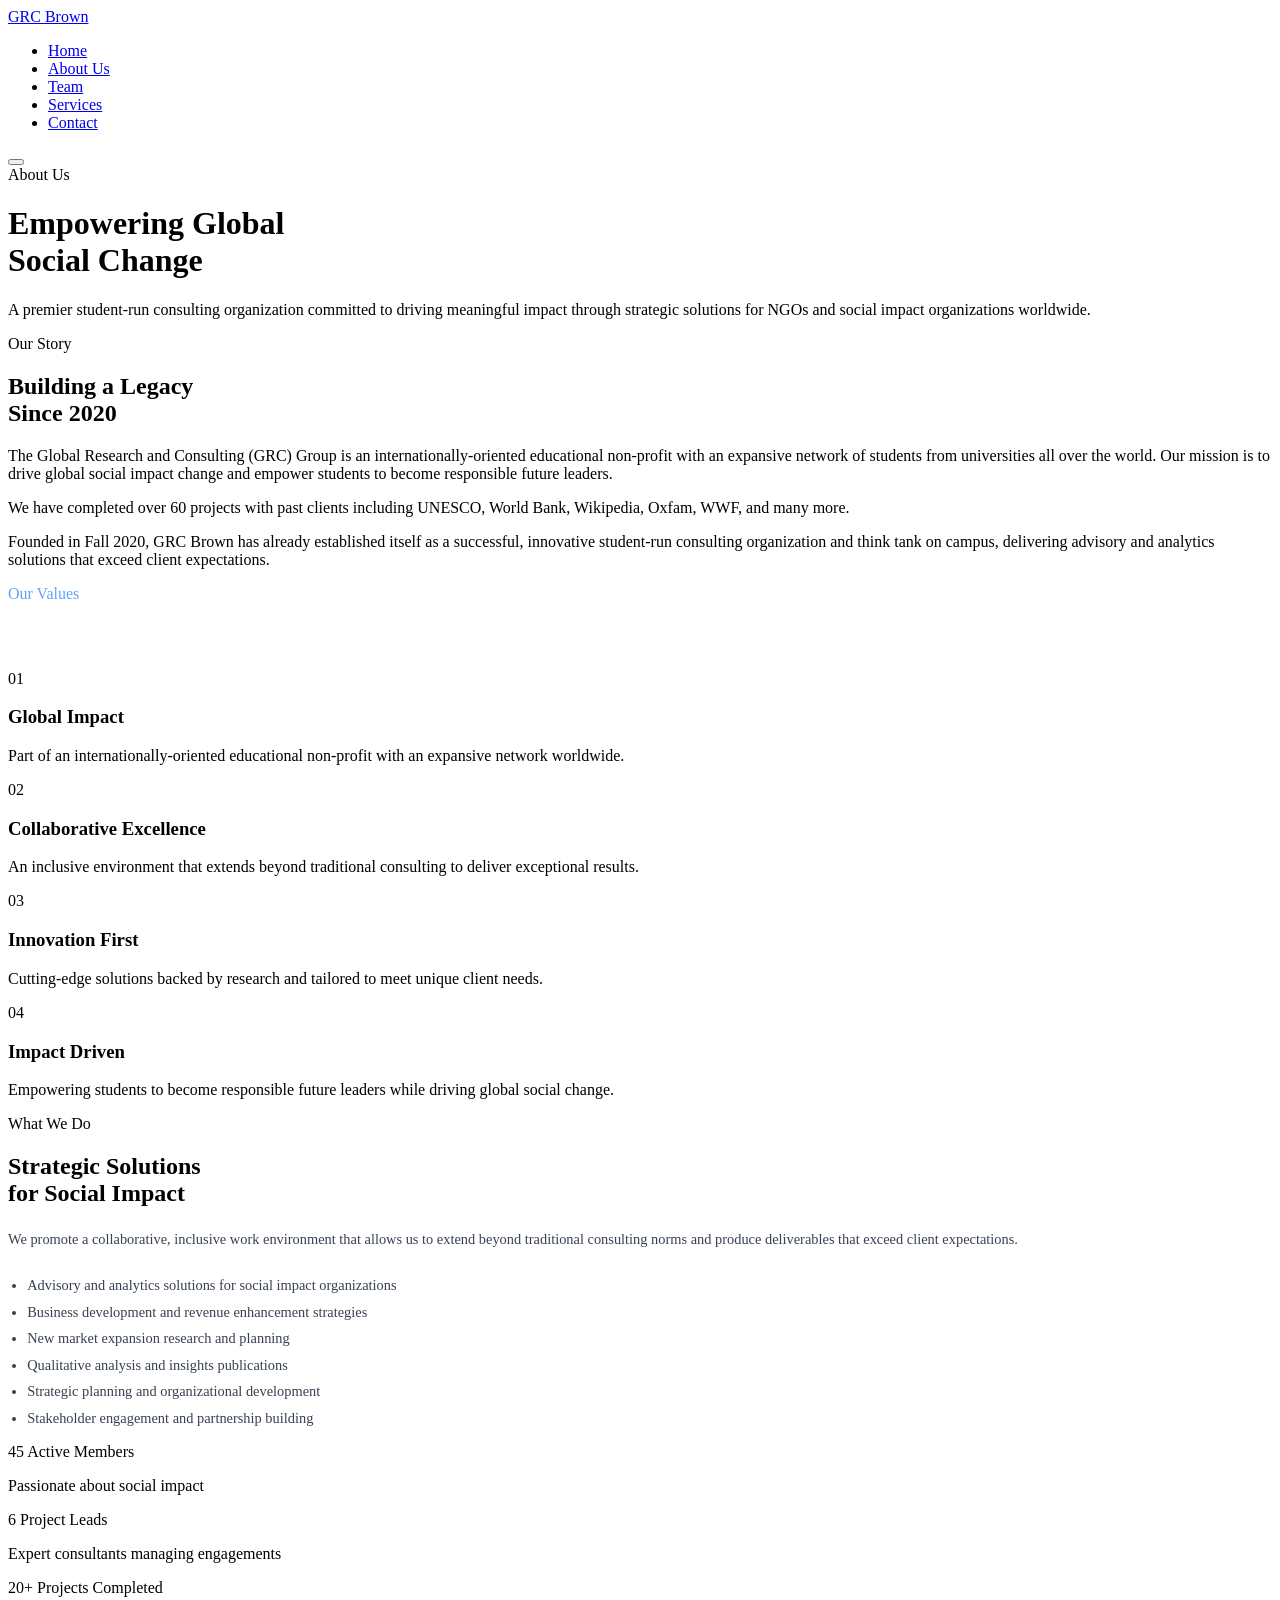
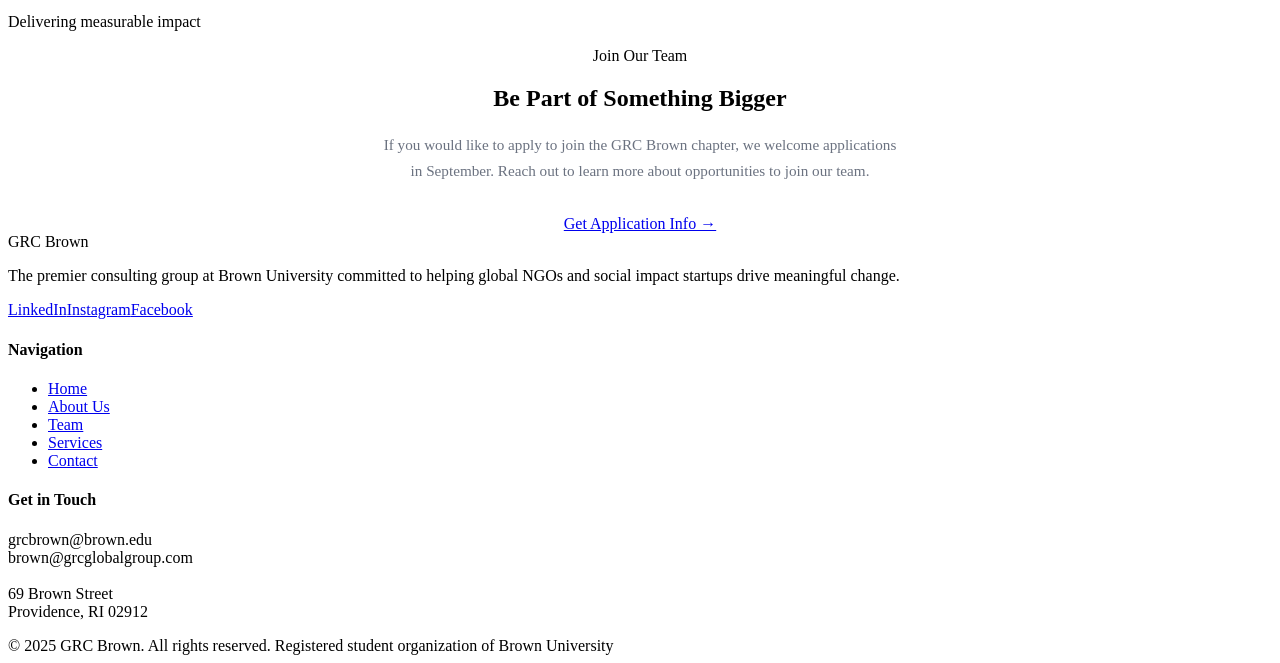
==== about.html @ 304be212 "Add files via upload" ====
<!DOCTYPE html>
<html lang="en">
<head>
  <meta charset="UTF-8" />
  <meta name="viewport" content="width=device-width, initial-scale=1.0" />
  <title>About Us | GRC Brown</title>
  <link rel="stylesheet" href="css/style.css" />
</head>
<body>
  <nav>
    <a href="index.html" class="nav-logo">GRC <span>Brown</span></a>
    <ul class="nav-links">
      <li><a href="index.html">Home</a></li>
      <li><a href="about.html" class="active">About Us</a></li>
      <li><a href="team.html">Team</a></li>
      <li><a href="services.html">Services</a></li>
      <li><a href="contact.html">Contact</a></li>
    </ul>
    <button class="nav-hamburger" aria-label="Menu"><span></span><span></span><span></span></button>
  </nav>

  <div class="page-hero">
    <span class="label">About Us</span>
    <h1>Empowering Global<br><span>Social Change</span></h1>
    <p>A premier student-run consulting organization committed to driving meaningful impact through strategic solutions for NGOs and social impact organizations worldwide.</p>
  </div>

  <section>
    <div class="story-section">
      <div class="story-image"><div class="story-image-placeholder"></div></div>
      <div class="story-content">
        <p class="section-label">Our Story</p>
        <h2 class="section-title">Building a Legacy<br>Since 2020</h2>
        <p>The Global Research and Consulting (GRC) Group is an internationally-oriented educational non-profit with an expansive network of students from universities all over the world. Our mission is to drive global social impact change and empower students to become responsible future leaders.</p>
        <p>We have completed over 60 projects with past clients including UNESCO, World Bank, Wikipedia, Oxfam, WWF, and many more.</p>
        <p>Founded in Fall 2020, GRC Brown has already established itself as a successful, innovative student-run consulting organization and think tank on campus, delivering advisory and analytics solutions that exceed client expectations.</p>
      </div>
    </div>
  </section>

  <div class="values-section">
    <div class="section-header centered">
      <p class="section-label" style="color:#60a5fa;">Our Values</p>
      <h2 class="section-title" style="color:white;">What Drives Us Forward</h2>
    </div>
    <div class="values-grid">
      <div class="value-card">
        <div class="number">01</div>
        <h3>Global Impact</h3>
        <p>Part of an internationally-oriented educational non-profit with an expansive network worldwide.</p>
      </div>
      <div class="value-card">
        <div class="number">02</div>
        <h3>Collaborative Excellence</h3>
        <p>An inclusive environment that extends beyond traditional consulting to deliver exceptional results.</p>
      </div>
      <div class="value-card">
        <div class="number">03</div>
        <h3>Innovation First</h3>
        <p>Cutting-edge solutions backed by research and tailored to meet unique client needs.</p>
      </div>
      <div class="value-card">
        <div class="number">04</div>
        <h3>Impact Driven</h3>
        <p>Empowering students to become responsible future leaders while driving global social change.</p>
      </div>
    </div>
  </div>

  <section>
    <div class="what-we-do">
      <div>
        <p class="section-label">What We Do</p>
        <h2 class="section-title">Strategic Solutions<br>for Social Impact</h2>
        <p style="font-size:0.9rem;color:#374151;line-height:1.8;margin-top:1rem;">We promote a collaborative, inclusive work environment that allows us to extend beyond traditional consulting norms and produce deliverables that exceed client expectations.</p>
        <ul style="list-style:disc;padding-left:1.2rem;margin-top:1.5rem;">
          <li style="font-size:0.9rem;color:#374151;margin-bottom:0.6rem;">Advisory and analytics solutions for social impact organizations</li>
          <li style="font-size:0.9rem;color:#374151;margin-bottom:0.6rem;">Business development and revenue enhancement strategies</li>
          <li style="font-size:0.9rem;color:#374151;margin-bottom:0.6rem;">New market expansion research and planning</li>
          <li style="font-size:0.9rem;color:#374151;margin-bottom:0.6rem;">Qualitative analysis and insights publications</li>
          <li style="font-size:0.9rem;color:#374151;margin-bottom:0.6rem;">Strategic planning and organizational development</li>
          <li style="font-size:0.9rem;color:#374151;margin-bottom:0.6rem;">Stakeholder engagement and partnership building</li>
        </ul>
      </div>
      <div class="what-we-do-image"><div class="what-we-do-image-placeholder"></div></div>
    </div>
  </section>

  <div class="stats-3">
    <div>
      <span class="number">45</span>
      <span class="stat-label">Active Members</span>
      <p class="stat-desc">Passionate about social impact</p>
    </div>
    <div>
      <span class="number">6</span>
      <span class="stat-label">Project Leads</span>
      <p class="stat-desc">Expert consultants managing engagements</p>
    </div>
    <div>
      <span class="number">20+</span>
      <span class="stat-label">Projects Completed</span>
      <p class="stat-desc">Delivering measurable impact</p>
    </div>
  </div>

  <section style="text-align:center;">
    <p class="section-label">Join Our Team</p>
    <h2 class="section-title" style="text-align:center;">Be Part of Something Bigger</h2>
    <p style="font-size:0.95rem;color:#6b7280;max-width:520px;margin:0 auto 2rem;line-height:1.7;">If you would like to apply to join the GRC Brown chapter, we welcome applications in September. Reach out to learn more about opportunities to join our team.</p>
    <a href="contact.html" class="btn btn-primary">Get Application Info →</a>
  </section>

  <footer>
    <div class="footer-grid">
      <div class="footer-brand">
        <div class="logo">GRC <span>Brown</span></div>
        <p>The premier consulting group at Brown University committed to helping global NGOs and social impact startups drive meaningful change.</p>
        <div class="footer-socials"><a href="#">LinkedIn</a><a href="#">Instagram</a><a href="#">Facebook</a></div>
      </div>
      <div class="footer-col">
        <h4>Navigation</h4>
        <ul>
          <li><a href="index.html">Home</a></li><li><a href="about.html">About Us</a></li>
          <li><a href="team.html">Team</a></li><li><a href="services.html">Services</a></li>
          <li><a href="contact.html">Contact</a></li>
        </ul>
      </div>
      <div class="footer-col">
        <h4>Get in Touch</h4>
        <p>grcbrown@brown.edu<br>brown@grcglobalgroup.com<br><br>69 Brown Street<br>Providence, RI 02912</p>
      </div>
    </div>
    <div class="footer-bottom">
      <span>© 2025 GRC Brown. All rights reserved.</span>
      <span>Registered student organization of Brown University</span>
    </div>
  </footer>
  <script src="js/main.js"></script>
</body>
</html>
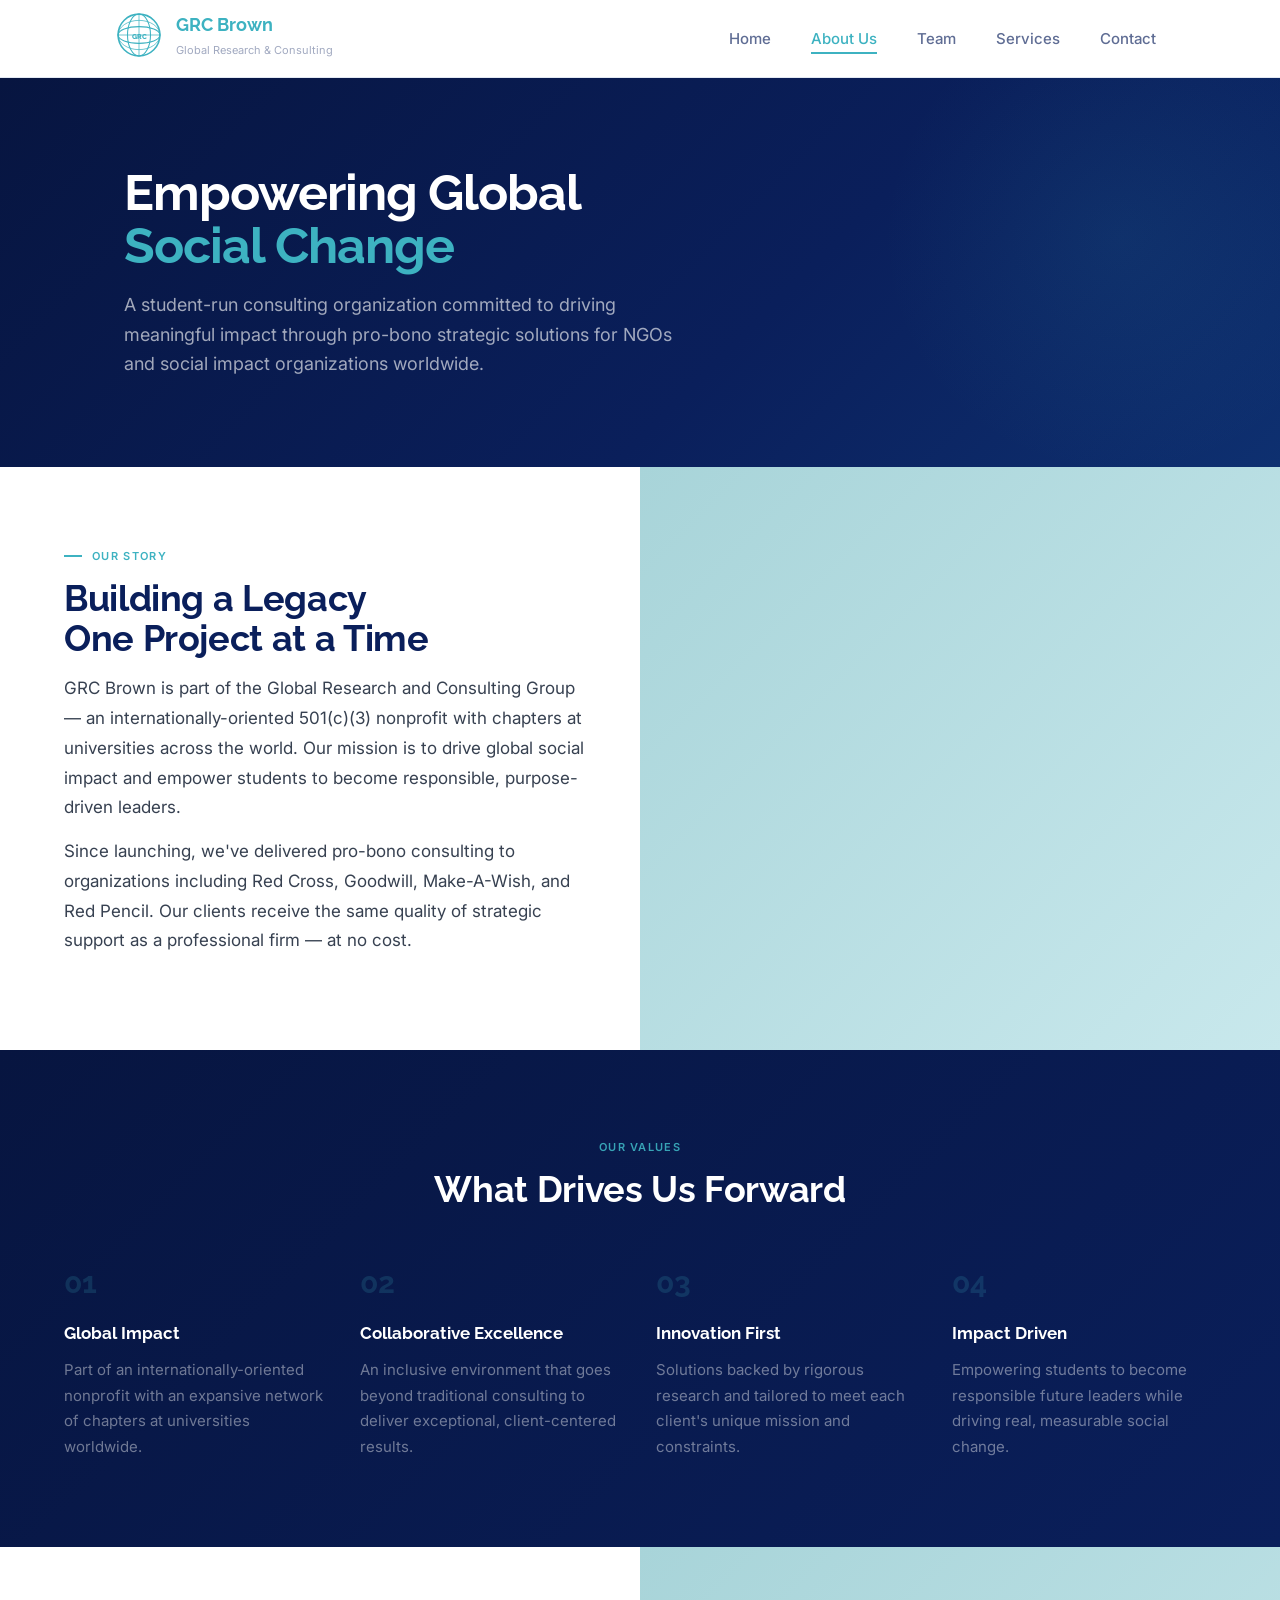
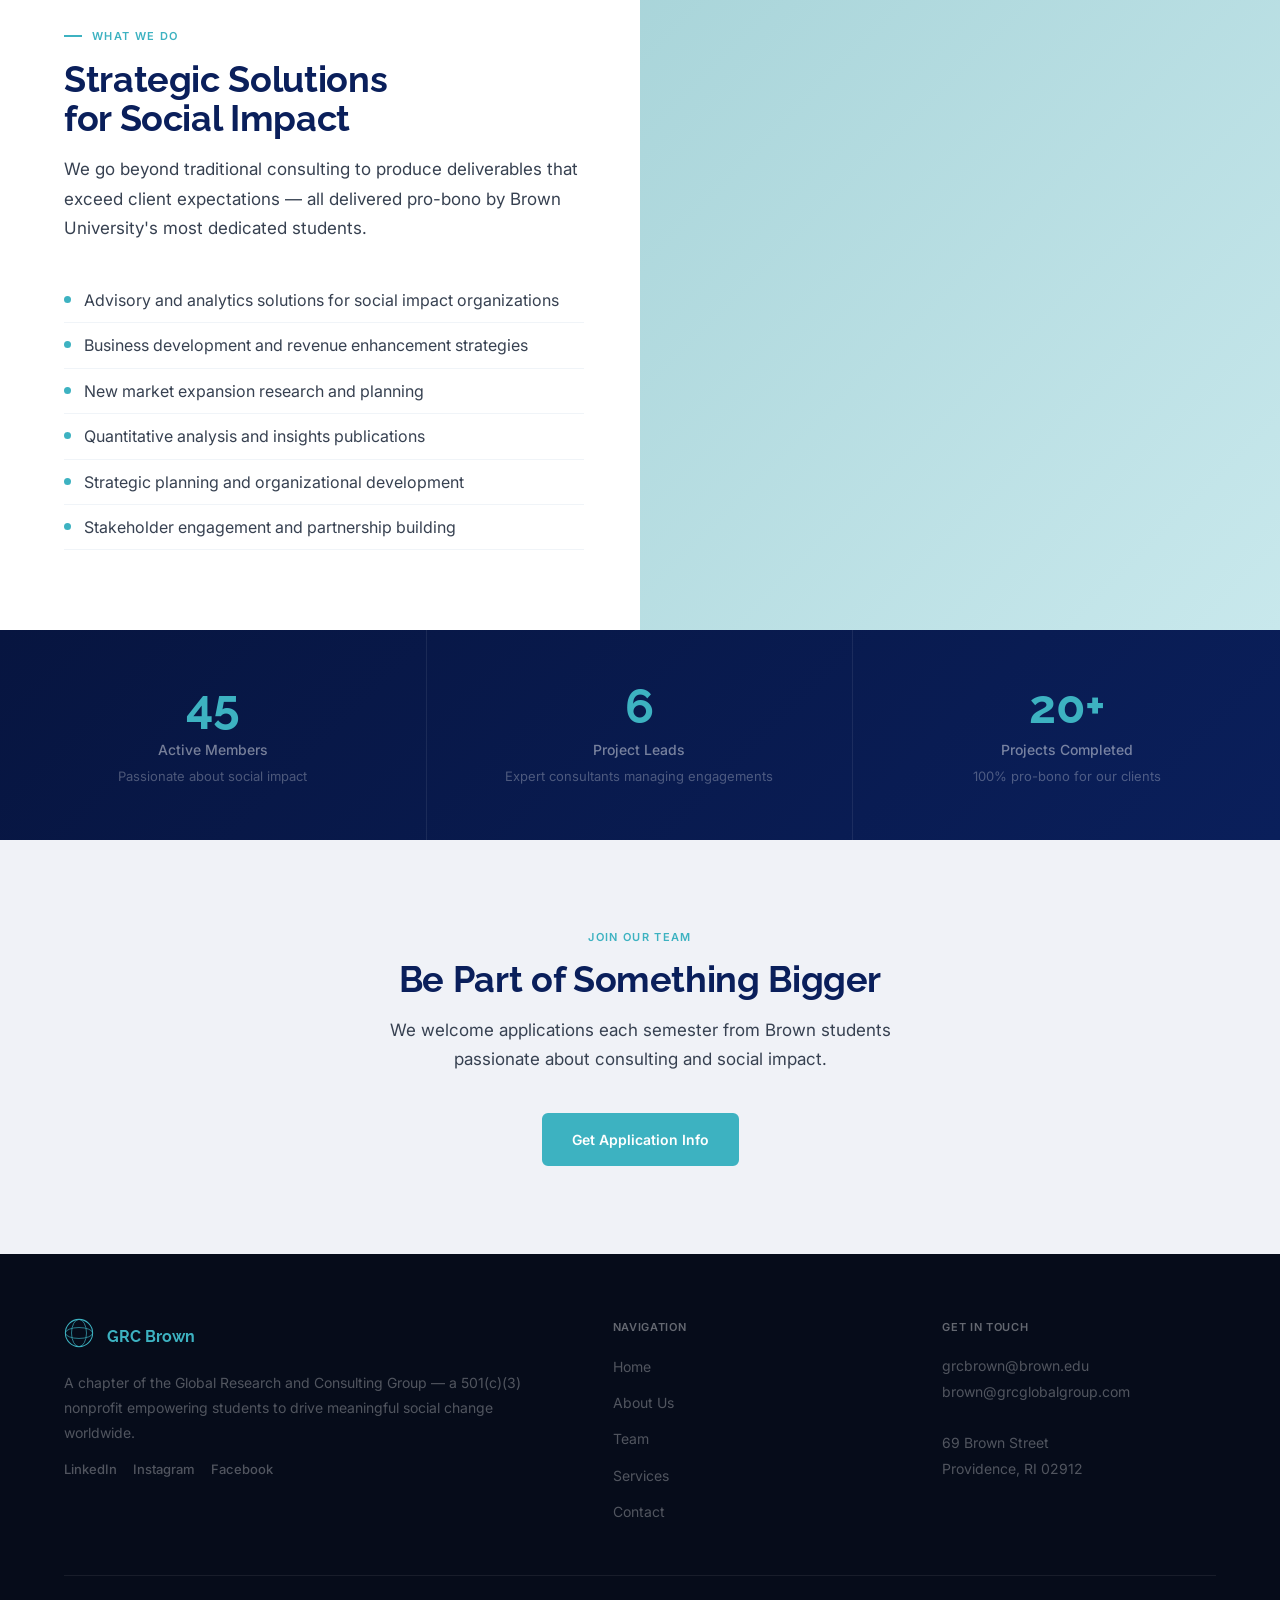
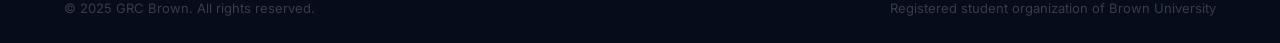
==== commit b58dd4b9: "Add files via upload" ====
--- a/about.html
+++ b/about.html
@@ -1,141 +1,92 @@
 <!DOCTYPE html>
 <html lang="en">
 <head>
-  <meta charset="UTF-8" />
-  <meta name="viewport" content="width=device-width, initial-scale=1.0" />
+  <meta charset="UTF-8"/><meta name="viewport" content="width=device-width, initial-scale=1.0"/>
   <title>About Us | GRC Brown</title>
-  <link rel="stylesheet" href="css/style.css" />
+  <link rel="stylesheet" href="css/style.css"/>
 </head>
 <body>
-  <nav>
-    <a href="index.html" class="nav-logo">GRC <span>Brown</span></a>
-    <ul class="nav-links">
-      <li><a href="index.html">Home</a></li>
-      <li><a href="about.html" class="active">About Us</a></li>
-      <li><a href="team.html">Team</a></li>
-      <li><a href="services.html">Services</a></li>
-      <li><a href="contact.html">Contact</a></li>
-    </ul>
-    <button class="nav-hamburger" aria-label="Menu"><span></span><span></span><span></span></button>
-  </nav>
+<nav><div class="nav-inner">
+  <a href="index.html" class="nav-logo"><span class="nav-logo-svg"></span><div class="nav-logo-text"><strong>GRC Brown</strong><span>Global Research &amp; Consulting</span></div></a>
+  <ul class="nav-links">
+    <li><a href="index.html">Home</a></li><li><a href="about.html" class="active">About Us</a></li>
+    <li><a href="team.html">Team</a></li><li><a href="services.html">Services</a></li><li><a href="contact.html">Contact</a></li>
+  </ul>
+  <button class="nav-hamburger"><span></span><span></span><span></span></button>
+</div></nav>
 
-  <div class="page-hero">
-    <span class="label">About Us</span>
+<!-- PAGE HERO — no pill tag, just h1 -->
+<div class="page-hero">
+  <div class="page-hero-orb"></div>
+  <div class="inner">
     <h1>Empowering Global<br><span>Social Change</span></h1>
-    <p>A premier student-run consulting organization committed to driving meaningful impact through strategic solutions for NGOs and social impact organizations worldwide.</p>
+    <p>A student-run consulting organization committed to driving meaningful impact through pro-bono strategic solutions for NGOs and social impact organizations worldwide.</p>
   </div>
+</div>
 
-  <section>
-    <div class="story-section">
-      <div class="story-image"><div class="story-image-placeholder"></div></div>
-      <div class="story-content">
-        <p class="section-label">Our Story</p>
-        <h2 class="section-title">Building a Legacy<br>Since 2020</h2>
-        <p>The Global Research and Consulting (GRC) Group is an internationally-oriented educational non-profit with an expansive network of students from universities all over the world. Our mission is to drive global social impact change and empower students to become responsible future leaders.</p>
-        <p>We have completed over 60 projects with past clients including UNESCO, World Bank, Wikipedia, Oxfam, WWF, and many more.</p>
-        <p>Founded in Fall 2020, GRC Brown has already established itself as a successful, innovative student-run consulting organization and think tank on campus, delivering advisory and analytics solutions that exceed client expectations.</p>
-      </div>
-    </div>
-  </section>
+<!-- STORY -->
+<div class="two-col">
+  <div class="two-col-left">
+    <div class="eyebrow"><span>Our Story</span></div>
+    <h2 class="section-title">Building a Legacy<br>One Project at a Time</h2>
+    <p>GRC Brown is part of the Global Research and Consulting Group — an internationally-oriented 501(c)(3) nonprofit with chapters at universities across the world. Our mission is to drive global social impact and empower students to become responsible, purpose-driven leaders.</p>
+    <p>Since launching, we've delivered pro-bono consulting to organizations including Red Cross, Goodwill, Make-A-Wish, and Red Pencil. Our clients receive the same quality of strategic support as a professional firm — at no cost.</p>
+  </div>
+  <div class="two-col-right"><!-- <img src="images/story.jpg" alt="GRC Brown"/> --></div>
+</div>
 
-  <div class="values-section">
-    <div class="section-header centered">
-      <p class="section-label" style="color:#60a5fa;">Our Values</p>
-      <h2 class="section-title" style="color:white;">What Drives Us Forward</h2>
+<!-- VALUES -->
+<div class="values-section">
+  <div class="values-inner">
+    <div style="text-align:center;">
+      <div class="eyebrow center light"><span>Our Values</span></div>
+      <h2 class="section-title white centered" style="margin-top:12px;">What Drives Us Forward</h2>
     </div>
     <div class="values-grid">
-      <div class="value-card">
-        <div class="number">01</div>
-        <h3>Global Impact</h3>
-        <p>Part of an internationally-oriented educational non-profit with an expansive network worldwide.</p>
-      </div>
-      <div class="value-card">
-        <div class="number">02</div>
-        <h3>Collaborative Excellence</h3>
-        <p>An inclusive environment that extends beyond traditional consulting to deliver exceptional results.</p>
-      </div>
-      <div class="value-card">
-        <div class="number">03</div>
-        <h3>Innovation First</h3>
-        <p>Cutting-edge solutions backed by research and tailored to meet unique client needs.</p>
-      </div>
-      <div class="value-card">
-        <div class="number">04</div>
-        <h3>Impact Driven</h3>
-        <p>Empowering students to become responsible future leaders while driving global social change.</p>
-      </div>
+      <div class="val-card"><div class="vnum">01</div><h3>Global Impact</h3><p>Part of an internationally-oriented nonprofit with an expansive network of chapters at universities worldwide.</p></div>
+      <div class="val-card"><div class="vnum">02</div><h3>Collaborative Excellence</h3><p>An inclusive environment that goes beyond traditional consulting to deliver exceptional, client-centered results.</p></div>
+      <div class="val-card"><div class="vnum">03</div><h3>Innovation First</h3><p>Solutions backed by rigorous research and tailored to meet each client's unique mission and constraints.</p></div>
+      <div class="val-card"><div class="vnum">04</div><h3>Impact Driven</h3><p>Empowering students to become responsible future leaders while driving real, measurable social change.</p></div>
     </div>
   </div>
+</div>
 
-  <section>
-    <div class="what-we-do">
-      <div>
-        <p class="section-label">What We Do</p>
-        <h2 class="section-title">Strategic Solutions<br>for Social Impact</h2>
-        <p style="font-size:0.9rem;color:#374151;line-height:1.8;margin-top:1rem;">We promote a collaborative, inclusive work environment that allows us to extend beyond traditional consulting norms and produce deliverables that exceed client expectations.</p>
-        <ul style="list-style:disc;padding-left:1.2rem;margin-top:1.5rem;">
-          <li style="font-size:0.9rem;color:#374151;margin-bottom:0.6rem;">Advisory and analytics solutions for social impact organizations</li>
-          <li style="font-size:0.9rem;color:#374151;margin-bottom:0.6rem;">Business development and revenue enhancement strategies</li>
-          <li style="font-size:0.9rem;color:#374151;margin-bottom:0.6rem;">New market expansion research and planning</li>
-          <li style="font-size:0.9rem;color:#374151;margin-bottom:0.6rem;">Qualitative analysis and insights publications</li>
-          <li style="font-size:0.9rem;color:#374151;margin-bottom:0.6rem;">Strategic planning and organizational development</li>
-          <li style="font-size:0.9rem;color:#374151;margin-bottom:0.6rem;">Stakeholder engagement and partnership building</li>
-        </ul>
-      </div>
-      <div class="what-we-do-image"><div class="what-we-do-image-placeholder"></div></div>
-    </div>
-  </section>
+<!-- WHAT WE DO -->
+<div class="two-col">
+  <div class="two-col-left">
+    <div class="eyebrow"><span>What We Do</span></div>
+    <h2 class="section-title">Strategic Solutions<br>for Social Impact</h2>
+    <p>We go beyond traditional consulting to produce deliverables that exceed client expectations — all delivered pro-bono by Brown University's most dedicated students.</p>
+    <ul class="bullet-list">
+      <li>Advisory and analytics solutions for social impact organizations</li>
+      <li>Business development and revenue enhancement strategies</li>
+      <li>New market expansion research and planning</li>
+      <li>Quantitative analysis and insights publications</li>
+      <li>Strategic planning and organizational development</li>
+      <li>Stakeholder engagement and partnership building</li>
+    </ul>
+  </div>
+  <div class="two-col-right"><!-- <img src="images/whatwedo.jpg" alt="Consulting"/> --></div>
+</div>
 
-  <div class="stats-3">
-    <div>
-      <span class="number">45</span>
-      <span class="stat-label">Active Members</span>
-      <p class="stat-desc">Passionate about social impact</p>
-    </div>
-    <div>
-      <span class="number">6</span>
-      <span class="stat-label">Project Leads</span>
-      <p class="stat-desc">Expert consultants managing engagements</p>
-    </div>
-    <div>
-      <span class="number">20+</span>
-      <span class="stat-label">Projects Completed</span>
-      <p class="stat-desc">Delivering measurable impact</p>
-    </div>
+<!-- STATS -->
+<div class="stats3">
+  <div class="stat3"><span class="stat3-n">45</span><span class="stat3-l">Active Members</span><p class="stat3-d">Passionate about social impact</p></div>
+  <div class="stat3"><span class="stat3-n">6</span><span class="stat3-l">Project Leads</span><p class="stat3-d">Expert consultants managing engagements</p></div>
+  <div class="stat3"><span class="stat3-n">20+</span><span class="stat3-l">Projects Completed</span><p class="stat3-d">100% pro-bono for our clients</p></div>
+</div>
+
+<!-- JOIN CTA -->
+<section class="section-pad light" style="text-align:center;">
+  <div class="inner">
+    <div class="eyebrow center"><span>Join Our Team</span></div>
+    <h2 class="section-title centered" style="margin-top:12px;">Be Part of Something Bigger</h2>
+    <p class="section-sub centered" style="margin:14px auto 40px;">We welcome applications each semester from Brown students passionate about consulting and social impact.</p>
+    <a href="contact.html" class="btn btn-teal">Get Application Info</a>
   </div>
+</section>
 
-  <section style="text-align:center;">
-    <p class="section-label">Join Our Team</p>
-    <h2 class="section-title" style="text-align:center;">Be Part of Something Bigger</h2>
-    <p style="font-size:0.95rem;color:#6b7280;max-width:520px;margin:0 auto 2rem;line-height:1.7;">If you would like to apply to join the GRC Brown chapter, we welcome applications in September. Reach out to learn more about opportunities to join our team.</p>
-    <a href="contact.html" class="btn btn-primary">Get Application Info →</a>
-  </section>
-
-  <footer>
-    <div class="footer-grid">
-      <div class="footer-brand">
-        <div class="logo">GRC <span>Brown</span></div>
-        <p>The premier consulting group at Brown University committed to helping global NGOs and social impact startups drive meaningful change.</p>
-        <div class="footer-socials"><a href="#">LinkedIn</a><a href="#">Instagram</a><a href="#">Facebook</a></div>
-      </div>
-      <div class="footer-col">
-        <h4>Navigation</h4>
-        <ul>
-          <li><a href="index.html">Home</a></li><li><a href="about.html">About Us</a></li>
-          <li><a href="team.html">Team</a></li><li><a href="services.html">Services</a></li>
-          <li><a href="contact.html">Contact</a></li>
-        </ul>
-      </div>
-      <div class="footer-col">
-        <h4>Get in Touch</h4>
-        <p>grcbrown@brown.edu<br>brown@grcglobalgroup.com<br><br>69 Brown Street<br>Providence, RI 02912</p>
-      </div>
-    </div>
-    <div class="footer-bottom">
-      <span>© 2025 GRC Brown. All rights reserved.</span>
-      <span>Registered student organization of Brown University</span>
-    </div>
-  </footer>
-  <script src="js/main.js"></script>
+<footer><div class="footer-inner"><div class="footer-grid"><div class="footer-brand"><div style="display:flex;align-items:center;gap:13px;"><span class="footer-logo-svg"></span><span style="font-family:Raleway,sans-serif;font-size:16px;font-weight:700;color:#3DB2C1;">GRC Brown</span></div><p>A chapter of the Global Research and Consulting Group — a 501(c)(3) nonprofit empowering students to drive meaningful social change worldwide.</p><div class="footer-socials"><a href="#">LinkedIn</a><a href="#">Instagram</a><a href="#">Facebook</a></div></div><div class="footer-col"><h4>Navigation</h4><ul><li><a href="index.html">Home</a></li><li><a href="about.html">About Us</a></li><li><a href="team.html">Team</a></li><li><a href="services.html">Services</a></li><li><a href="contact.html">Contact</a></li></ul></div><div class="footer-col"><h4>Get in Touch</h4><p>grcbrown@brown.edu<br>brown@grcglobalgroup.com<br><br>69 Brown Street<br>Providence, RI 02912</p></div></div><div class="footer-bottom"><span>© 2025 GRC Brown. All rights reserved.</span><span>Registered student organization of Brown University</span></div></div></footer>
+<script src="js/main.js"></script>
 </body>
 </html>
--- a/css/style.css
+++ b/css/style.css
@@ -0,0 +1,418 @@
+/*
+  grc brown — styles
+  
+  to change colors? edit the stuff in :root below
+  fonts: raleway for headings, inter for body (both from google fonts)
+*/
+
+@import url('https://fonts.googleapis.com/css2?family=Raleway:wght@600;700;800&family=Inter:wght@300;400;500;600&display=swap');
+
+:root {
+  --teal: #3DB2C1;       /* main accent color */
+  --navy: #0A1F5B;       /* dark blue */
+  --navy-dark: #060c1a;  /* footer */
+  --bg-gray: #f0f2f7;    /* light page background */
+  --text: #374151;
+  --text-light: #6b7280;
+  --border: #d1d9e6;
+  --max-width: 1160px;
+  --padding: 64px;       /* side padding on all sections */
+}
+
+* { box-sizing: border-box; margin: 0; padding: 0; }
+html { scroll-behavior: smooth; }
+
+body {
+  font-family: 'Inter', sans-serif;
+  font-size: 16px;
+  color: var(--navy);
+  background: var(--bg-gray);
+  line-height: 1.65;
+}
+
+
+/* nav */
+
+nav {
+  position: sticky;
+  top: 0;
+  z-index: 100;
+  background: rgba(255, 255, 255, 0.95);
+  backdrop-filter: blur(16px);
+  border-bottom: 1px solid rgba(220, 228, 240, 0.8);
+  height: 78px;
+}
+
+.nav-inner {
+  max-width: var(--max-width);
+  margin: 0 auto;
+  padding: 0 var(--padding);
+  height: 100%;
+  display: flex;
+  align-items: center;
+  justify-content: space-between;
+}
+
+.nav-logo { display: flex; align-items: center; gap: 14px; text-decoration: none; margin-left: -8px; }
+.nav-logo svg { width: 46px; height: 46px; flex-shrink: 0; }
+.nav-logo-text strong { font-family: 'Raleway', sans-serif; font-size: 18px; font-weight: 700; color: var(--teal); display: block; line-height: 1.1; }
+.nav-logo-text span { font-size: 11px; color: var(--navy); opacity: 0.38; }
+
+.nav-links { display: flex; gap: 40px; list-style: none; }
+.nav-links a { font-family: 'Inter', sans-serif; font-size: 15px; font-weight: 500; color: var(--navy); text-decoration: none; opacity: 0.65; padding-bottom: 4px; border-bottom: 2px solid transparent; transition: opacity 0.2s, color 0.2s, border-color 0.2s; }
+.nav-links a:hover { opacity: 1; color: var(--teal); }
+.nav-links a.active { color: var(--teal); opacity: 1; border-bottom-color: var(--teal); } /* marks the active/current page */
+
+.nav-hamburger { display: none; flex-direction: column; gap: 5px; background: none; border: none; cursor: pointer; }
+.nav-hamburger span { display: block; width: 24px; height: 2px; background: var(--navy); border-radius: 2px; }
+
+
+/* buttons
+   usage: <a href="page.html" class="btn btn-teal">text here</a>
+   options: btn-teal, btn-ghost-dark, btn-ghost-white, btn-outline-white
+*/
+
+.btn { display: inline-flex; align-items: center; gap: 8px; padding: 13px 28px; border-radius: 6px; font-family: 'Inter', sans-serif; font-size: 14px; font-weight: 600; text-decoration: none; cursor: pointer; border: 2px solid transparent; transition: all 0.18s; }
+.btn-teal { background: var(--teal); color: #fff; border-color: var(--teal); }
+.btn-teal:hover { background: #2d9fad; border-color: #2d9fad; }
+.btn-ghost-dark { background: transparent; color: var(--navy); border-color: rgba(10, 31, 91, 0.35); }
+.btn-ghost-dark:hover { background: var(--navy); color: #fff; border-color: var(--navy); }
+.btn-ghost-white { background: transparent; color: #fff; border-color: rgba(255, 255, 255, 0.45); }
+.btn-ghost-white:hover { background: rgba(255, 255, 255, 0.1); }
+.btn-outline-white { background: transparent; color: #fff; border-color: rgba(255, 255, 255, 0.45); }
+.btn-outline-white:hover { background: rgba(255, 255, 255, 0.1); }
+.btn-row { display: flex; gap: 14px; flex-wrap: wrap; }
+.btn-row.centered { justify-content: center; }
+
+
+/* stuff used on multiple pages */
+
+.inner { max-width: var(--max-width); margin: 0 auto; padding: 0 var(--padding); }
+
+/* small caps label above headings, e.g. "OUR MISSION" */
+.eyebrow { display: flex; align-items: center; gap: 10px; margin-bottom: 14px; }
+.eyebrow:before { content: ''; display: block; width: 18px; height: 2px; background: var(--teal); flex-shrink: 0; }
+.eyebrow span { font-family: 'Inter', sans-serif; font-size: 11px; font-weight: 600; color: var(--teal); letter-spacing: 0.12em; text-transform: uppercase; }
+.eyebrow.center { justify-content: center; }
+.eyebrow.center:before { display: none; }
+.eyebrow.light span { color: rgba(61, 178, 193, 0.9); }  /* use on dark backgrounds */
+.eyebrow.light:before { background: rgba(61, 178, 193, 0.9); }
+
+.section-title { font-family: 'Raleway', sans-serif; font-size: 36px; font-weight: 700; color: var(--navy); line-height: 1.1; margin-bottom: 16px; letter-spacing: -0.01em; }
+.section-title.white { color: #fff; }
+.section-title.centered { text-align: center; }
+
+.section-sub { font-size: 17px; color: var(--text); line-height: 1.7; }
+.section-sub.white { color: rgba(255, 255, 255, 0.62); }
+.section-sub.centered { text-align: center; max-width: 560px; margin: 0 auto; }
+
+.learn-link { font-family: 'Inter', sans-serif; font-size: 14px; font-weight: 600; color: var(--teal); display: inline-flex; align-items: center; gap: 6px; margin-top: 14px; text-decoration: none; transition: gap 0.2s; }
+.learn-link:after { content: '→'; font-size: 16px; }
+.learn-link:hover { gap: 10px; }
+
+.bullet-list { list-style: none; margin-top: 20px; }
+.bullet-list li { font-size: 16px; color: var(--text); padding: 9px 0 9px 20px; position: relative; border-bottom: 1px solid #f0f4f8; }
+.bullet-list li:before { content: ''; position: absolute; left: 0; top: 18px; width: 7px; height: 7px; border-radius: 50%; background: var(--teal); }
+
+.section-pad { padding: 88px var(--padding); }
+.section-pad.light { background: var(--bg-gray); }
+.section-pad.white { background: #fff; }
+.section-pad .inner { max-width: var(--max-width); margin: 0 auto; }
+
+
+/* hero — home page
+   right side: add photo to images/ and replace the placeholder div
+   with: <img src="images/hero.jpg" alt="grc brown team"/>
+*/
+
+.hero { background: #fff; display: grid; grid-template-columns: 1fr 1fr; min-height: 540px; overflow: hidden; }
+
+.hero-left { padding: 96px 56px 96px var(--padding); display: flex; flex-direction: column; justify-content: center; }
+.hero-left h1 { font-family: 'Raleway', sans-serif; font-size: 56px; font-weight: 700; color: var(--navy); line-height: 1.04; margin-bottom: 22px; letter-spacing: -0.02em; }
+.hero-left h1 span { color: var(--teal); }
+.hero-left p { font-size: 18px; color: var(--text); line-height: 1.7; max-width: 420px; margin-bottom: 40px; }
+
+.hero-right { position: relative; overflow: hidden; min-height: 540px; background: linear-gradient(135deg, #a8d4d9, #c8e8ec); }
+.hero-img-box { width: 100%; height: 100%; position: absolute; inset: 0; background: linear-gradient(135deg, #a8d4d9, #c8e8ec); display: flex; align-items: center; justify-content: center; font-size: 14px; color: rgba(10, 31, 91, 0.35); font-family: 'Inter', sans-serif; }
+.hero-img-box img { width: 100%; height: 100%; object-fit: cover; display: block; position: absolute; inset: 0; }
+
+
+/* stats bar */
+
+.stats-bar { background: var(--teal); display: grid; grid-template-columns: repeat(4, 1fr); }
+.stat { padding: 28px 24px; text-align: center; border-right: 1px solid rgba(255, 255, 255, 0.2); }
+.stat:last-child { border-right: none; }
+.stat-n { font-family: 'Raleway', sans-serif; font-size: 40px; font-weight: 700; color: #fff; display: block; line-height: 1; margin-bottom: 5px; }
+.stat-l { font-family: 'Inter', sans-serif; font-size: 12px; font-weight: 500; color: rgba(255, 255, 255, 0.85); }
+
+
+/* mission section — text left, photo right
+   to add a photo, put an img inside .mission-right
+*/
+
+.mission-section { display: grid; grid-template-columns: 1fr 1fr; background: #fff; min-height: 480px; }
+.mission-left { padding: 80px 56px 80px var(--padding); display: flex; flex-direction: column; justify-content: center; }
+.mission-left p { font-size: 17px; color: var(--text); line-height: 1.75; margin-bottom: 14px; }
+.mission-right { position: relative; overflow: hidden; min-height: 480px; background: linear-gradient(135deg, #a8d4d9, #c8e8ec); }
+.mission-right img { width: 100%; height: 100%; object-fit: cover; display: block; position: absolute; inset: 0; }
+
+/* floating badge over the photo */
+.mission-badge { position: absolute; bottom: 32px; left: 50%; transform: translateX(-50%); background: #fff; padding: 20px 32px; border-radius: 12px; text-align: center; box-shadow: 0 8px 32px rgba(10, 31, 91, 0.15); min-width: 190px; white-space: nowrap; }
+.mission-badge .bn { font-family: 'Raleway', sans-serif; font-size: 48px; font-weight: 700; color: var(--teal); display: block; line-height: 1; }
+.mission-badge .bt { font-family: 'Inter', sans-serif; font-size: 13px; color: var(--navy); margin-top: 5px; display: block; font-weight: 500; opacity: 0.65; }
+
+
+/* "what we do" strip */
+
+.wwd-strip { background: linear-gradient(135deg, #0d2460 0%, #163372 100%); padding: 72px var(--padding); }
+.wwd-inner { max-width: var(--max-width); margin: 0 auto; display: grid; grid-template-columns: repeat(3, 1fr); gap: 48px; }
+.wwd-item h3 { font-family: 'Raleway', sans-serif; font-size: 18px; font-weight: 700; color: var(--teal); margin-bottom: 12px; }
+.wwd-item p { font-size: 15px; color: rgba(255, 255, 255, 0.5); line-height: 1.7; }
+
+
+/* service cards — these use card shadows
+   to to add a service, copy a .svc-card block in the html
+*/
+
+.services-section { background: var(--bg-gray); padding: 88px var(--padding); }
+.services-inner { max-width: var(--max-width); margin: 0 auto; }
+.services-header { text-align: center; margin-bottom: 48px; }
+.services-header h2 { font-family: 'Raleway', sans-serif; font-size: 36px; font-weight: 700; color: var(--navy); margin: 12px 0; letter-spacing: -0.01em; }
+.services-header p { font-size: 17px; color: var(--text); max-width: 520px; margin: 0 auto; line-height: 1.7; }
+
+.svc-grid { display: grid; grid-template-columns: repeat(3, 1fr); gap: 22px; }
+.svc-card { background: #fff; border-radius: 14px; padding: 36px 30px; position: relative; overflow: hidden; box-shadow: 0 2px 16px rgba(10, 31, 91, 0.07), 0 1px 4px rgba(10, 31, 91, 0.04); transition: transform 0.2s, box-shadow 0.2s; }
+.svc-card:before { content: ''; position: absolute; top: 0; left: 0; right: 0; height: 3px; background: var(--teal); }
+.svc-card:hover { transform: translateY(-4px); box-shadow: 0 10px 36px rgba(10, 31, 91, 0.12); }
+.svc-num { font-family: 'Inter', sans-serif; font-size: 11px; font-weight: 600; color: var(--teal); margin-bottom: 14px; letter-spacing: 0.1em; }
+.svc-card h3 { font-family: 'Raleway', sans-serif; font-size: 19px; font-weight: 700; color: var(--navy); margin-bottom: 12px; }
+.svc-card p { font-size: 15px; color: var(--text); line-height: 1.65; }
+.svc-card ul { list-style: none; margin-top: 14px; }
+.svc-card ul li { font-size: 14px; color: var(--text-light); padding: 5px 0 5px 16px; position: relative; }
+.svc-card ul li:before { content: ''; position: absolute; left: 0; top: 13px; width: 5px; height: 5px; border-radius: 50%; background: var(--teal); }
+
+
+/* clients row — to add more: <span class="client-name">Org Name</span> */
+
+.clients-section { background: #fff; padding: 72px var(--padding); text-align: center; }
+.clients-inner { max-width: var(--max-width); margin: 0 auto; }
+.clients-row { display: flex; justify-content: center; gap: 56px; flex-wrap: wrap; align-items: center; margin-top: 28px; }
+.client-name { font-family: 'Raleway', sans-serif; font-size: 15px; font-weight: 700; color: #b0bfcc; letter-spacing: 0.04em; }
+
+
+/* cta section */
+
+.cta-section { background: linear-gradient(135deg, #071540, var(--navy)); padding: 96px var(--padding); text-align: center; position: relative; overflow: hidden; }
+.cta-orb { position: absolute; right: -80px; bottom: -80px; width: 480px; height: 480px; background: radial-gradient(circle, rgba(61, 178, 193, 0.07) 0%, transparent 70%); border-radius: 50%; pointer-events: none; }
+.cta-inner { max-width: var(--max-width); margin: 0 auto; position: relative; z-index: 1; }
+.cta-section h2 { font-family: 'Raleway', sans-serif; font-size: 44px; font-weight: 700; color: #fff; margin-bottom: 16px; letter-spacing: -0.02em; }
+.cta-section p { font-size: 18px; color: rgba(255, 255, 255, 0.6); max-width: 500px; margin: 0 auto 40px; line-height: 1.65; }
+
+
+/* page hero — top of about/team/services/contact */
+
+.page-hero { background: linear-gradient(135deg, #071540 0%, var(--navy) 60%, #0e3070 100%); padding: 88px 0; position: relative; overflow: hidden; }
+.page-hero-orb { position: absolute; right: -80px; top: -80px; width: 480px; height: 480px; background: radial-gradient(circle, rgba(61, 178, 193, 0.08) 0%, transparent 70%); border-radius: 50%; pointer-events: none; }
+.page-hero h1 { font-family: 'Raleway', sans-serif; font-size: 50px; font-weight: 700; color: #fff; line-height: 1.06; margin-bottom: 18px; letter-spacing: -0.02em; }
+.page-hero h1 span { color: var(--teal); }
+.page-hero p { font-size: 18px; color: rgba(255, 255, 255, 0.62); max-width: 560px; line-height: 1.65; }
+
+
+/* two column layout — text left, photo right
+   add photo: add an img inside .two-col-right
+*/
+
+.two-col { display: grid; grid-template-columns: 1fr 1fr; min-height: 500px; }
+.two-col-left { padding: 80px 56px 80px var(--padding); background: #fff; display: flex; flex-direction: column; justify-content: center; }
+.two-col-left p { font-size: 17px; color: var(--text); line-height: 1.75; margin-bottom: 14px; }
+.two-col-right { position: relative; overflow: hidden; min-height: 500px; background: linear-gradient(135deg, #a8d4d9, #c8e8ec); }
+.two-col-right img { width: 100%; height: 100%; object-fit: cover; display: block; position: absolute; inset: 0; }
+
+
+/* values grid */
+
+.values-section { background: linear-gradient(135deg, #071540, var(--navy)); padding: 88px var(--padding); }
+.values-inner { max-width: var(--max-width); margin: 0 auto; }
+.values-grid { display: grid; grid-template-columns: repeat(4, 1fr); gap: 32px; margin-top: 48px; }
+.val-card .vnum { font-family: 'Raleway', sans-serif; font-size: 30px; font-weight: 700; color: rgba(61, 178, 193, 0.18); margin-bottom: 12px; }
+.val-card h3 { font-family: 'Raleway', sans-serif; font-size: 17px; font-weight: 700; color: #fff; margin-bottom: 10px; }
+.val-card p { font-size: 15px; color: rgba(255, 255, 255, 0.42); line-height: 1.7; }
+
+
+/* 3-col stats */
+
+.stats3 { background: linear-gradient(135deg, #071540, var(--navy)); display: grid; grid-template-columns: repeat(3, 1fr); }
+.stat3 { padding: 52px 24px; text-align: center; border-right: 1px solid rgba(255, 255, 255, 0.08); }
+.stat3:last-child { border-right: none; }
+.stat3-n { font-family: 'Raleway', sans-serif; font-size: 48px; font-weight: 700; color: var(--teal); display: block; line-height: 1; margin-bottom: 8px; }
+.stat3-l { font-family: 'Inter', sans-serif; font-size: 14px; font-weight: 500; color: rgba(255, 255, 255, 0.45); display: block; }
+.stat3-d { font-size: 13px; color: rgba(255, 255, 255, 0.28); margin-top: 5px; }
+
+
+/* team cards
+   add a new member: copy a .team-card block and change the initials/name/role
+   add a photo: put <img src="images/name.jpg"/> inside .team-avatar
+*/
+
+.team-section { padding: 88px var(--padding); background: #fff; }
+.team-inner { max-width: var(--max-width); margin: 0 auto; }
+.team-grid { display: grid; grid-template-columns: repeat(4, 1fr); gap: 28px; margin-top: 44px; }
+.team-card { text-align: center; }
+.team-avatar { width: 100%; aspect-ratio: 1; background: linear-gradient(135deg, var(--navy) 0%, #1a4a7a 60%, var(--teal) 100%); border-radius: 10px; display: flex; align-items: center; justify-content: center; font-family: 'Raleway', sans-serif; font-size: 20px; font-weight: 700; color: rgba(255, 255, 255, 0.7); margin-bottom: 14px; overflow: hidden; }
+.team-avatar img { width: 100%; height: 100%; object-fit: cover; border-radius: 10px; }
+.team-card h3 { font-family: 'Raleway', sans-serif; font-size: 15px; font-weight: 700; color: var(--navy); margin-bottom: 4px; }
+.team-card p { font-size: 13px; color: var(--text-light); }
+
+
+/* community stats */
+
+.community-section { background: var(--bg-gray); padding: 80px var(--padding); text-align: center; }
+.community-inner { max-width: var(--max-width); margin: 0 auto; }
+.comm-grid { display: grid; grid-template-columns: repeat(3, 1fr); gap: 32px; max-width: 760px; margin: 40px auto 0; }
+.comm-stat .cn { font-family: 'Raleway', sans-serif; font-size: 48px; font-weight: 700; color: var(--teal); display: block; line-height: 1; }
+.comm-stat .cl { font-family: 'Raleway', sans-serif; font-size: 16px; font-weight: 700; color: var(--navy); margin: 8px 0 5px; display: block; }
+.comm-stat .cd { font-size: 14px; color: var(--text-light); }
+
+
+/* culture / quote section */
+
+.culture-section { padding: 88px var(--padding); background: #fff; }
+.culture-inner { max-width: var(--max-width); margin: 0 auto; }
+.culture-grid { display: grid; grid-template-columns: 1fr 1fr; gap: 60px; align-items: start; margin-top: 44px; }
+.testimonial { background: #f7f9fb; border-left: 3px solid var(--teal); border-radius: 0 12px 12px 0; padding: 36px 32px; box-shadow: 0 2px 16px rgba(10, 31, 91, 0.07); }
+.testimonial blockquote { font-size: 17px; font-style: italic; color: var(--text); line-height: 1.75; margin-bottom: 22px; }
+.t-author { display: flex; align-items: center; gap: 14px; }
+.t-avatar { width: 44px; height: 44px; background: var(--navy); border-radius: 50%; display: flex; align-items: center; justify-content: center; font-family: 'Raleway', sans-serif; font-size: 14px; font-weight: 700; color: var(--teal); flex-shrink: 0; }
+
+
+/* process steps */
+
+.process-section { background: linear-gradient(135deg, #071540, var(--navy)); padding: 88px var(--padding); }
+.process-inner { max-width: var(--max-width); margin: 0 auto; }
+.process-steps { display: grid; grid-template-columns: repeat(5, 1fr); gap: 24px; margin-top: 48px; }
+.proc-step .pn { font-family: 'Raleway', sans-serif; font-size: 26px; font-weight: 700; color: rgba(61, 178, 193, 0.22); margin-bottom: 10px; }
+.proc-step h3 { font-family: 'Raleway', sans-serif; font-size: 15px; font-weight: 700; color: #fff; margin-bottom: 8px; }
+.proc-step p { font-size: 14px; color: rgba(255, 255, 255, 0.4); line-height: 1.65; }
+
+
+/* sector cards */
+
+.sectors-section { padding: 88px var(--padding); background: var(--bg-gray); }
+.sectors-inner { max-width: var(--max-width); margin: 0 auto; }
+.sectors-grid { display: grid; grid-template-columns: repeat(4, 1fr); gap: 16px; margin-top: 40px; }
+.sector-card { background: #fff; border-radius: 10px; padding: 22px 18px; text-align: center; box-shadow: 0 2px 12px rgba(10, 31, 91, 0.06); transition: transform 0.2s, box-shadow 0.2s; }
+.sector-card:hover { transform: translateY(-2px); box-shadow: 0 6px 20px rgba(10, 31, 91, 0.1); }
+.sector-card .sn { font-family: 'Inter', sans-serif; font-size: 10px; font-weight: 600; color: var(--teal); letter-spacing: 0.12em; display: block; margin-bottom: 6px; text-transform: uppercase; }
+.sector-card span { font-family: 'Inter', sans-serif; font-size: 14px; font-weight: 500; color: var(--navy); }
+
+
+/* track record numbers */
+
+.track-grid { display: grid; grid-template-columns: repeat(3, 1fr); gap: 32px; max-width: 680px; margin: 36px auto 0; text-align: center; }
+.track-n { font-family: 'Raleway', sans-serif; font-size: 42px; font-weight: 700; color: var(--teal); display: block; line-height: 1; margin-bottom: 8px; }
+.track-l { font-family: 'Inter', sans-serif; font-size: 15px; font-weight: 600; color: var(--navy); margin-bottom: 4px; display: block; }
+.track-d { font-size: 14px; color: var(--text-light); }
+
+
+/* contact page */
+
+.contact-layout { display: grid; grid-template-columns: 1fr 1.4fr; background: var(--bg-gray); }
+.contact-info-col { padding: 88px 56px 88px var(--padding); background: #fff; }
+.contact-info-col h2 { font-family: 'Raleway', sans-serif; font-size: 34px; font-weight: 700; color: var(--navy); margin-bottom: 16px; letter-spacing: -0.01em; }
+.contact-info-col > p { font-size: 17px; color: var(--text); line-height: 1.7; margin-bottom: 36px; }
+.contact-block { margin-bottom: 26px; }
+.contact-block h4 { font-family: 'Inter', sans-serif; font-size: 11px; font-weight: 600; color: var(--navy); margin-bottom: 6px; opacity: 0.5; letter-spacing: 0.08em; text-transform: uppercase; }
+.contact-block a, .contact-block p { font-size: 15px; color: var(--text); text-decoration: none; display: block; line-height: 1.8; transition: color 0.2s; }
+.contact-block a:hover { color: var(--teal); }
+.socials-row { display: flex; gap: 16px; }
+.socials-row a { font-family: 'Inter', sans-serif; font-size: 14px; font-weight: 600; color: var(--navy); text-decoration: none; opacity: 0.65; transition: opacity 0.2s, color 0.2s; }
+.socials-row a:hover { opacity: 1; color: var(--teal); }
+.join-box { background: #edf6f7; border-left: 3px solid var(--teal); border-radius: 0 8px 8px 0; padding: 20px 22px; margin-top: 32px; }
+.join-box h4 { font-family: 'Raleway', sans-serif; font-size: 15px; font-weight: 700; color: var(--navy); margin-bottom: 6px; }
+.join-box p { font-size: 14px; color: var(--text); margin: 0; }
+.join-box a { color: var(--teal); }
+
+.contact-form-col { padding: 88px var(--padding) 88px 56px; background: var(--bg-gray); display: flex; align-items: center; }
+.form-card { background: #fff; border-radius: 16px; padding: 48px 44px; box-shadow: 0 4px 24px rgba(10, 31, 91, 0.09), 0 1px 6px rgba(10, 31, 91, 0.04); width: 100%; }
+.form-card h3 { font-family: 'Raleway', sans-serif; font-size: 26px; font-weight: 700; color: var(--navy); margin-bottom: 32px; letter-spacing: -0.01em; }
+.form-group { margin-bottom: 20px; }
+.form-group label { display: block; font-family: 'Inter', sans-serif; font-size: 11px; font-weight: 600; letter-spacing: 0.08em; color: var(--navy); margin-bottom: 8px; opacity: 0.6; text-transform: uppercase; }
+.form-group label .req { color: var(--teal); opacity: 1; }
+.form-group input, .form-group textarea { width: 100%; padding: 13px 16px; border: 1px solid var(--border); border-radius: 7px; font-size: 15px; font-family: 'Inter', sans-serif; color: var(--navy); background: #fff; outline: none; transition: border-color 0.2s, box-shadow 0.2s; }
+.form-group input:focus, .form-group textarea:focus { border-color: var(--teal); box-shadow: 0 0 0 3px rgba(61, 178, 193, 0.1); }
+.form-group textarea { min-height: 120px; resize: vertical; }
+
+
+/* faq */
+
+.faq-section { background: linear-gradient(135deg, #071540, var(--navy)); padding: 88px var(--padding); }
+.faq-inner { max-width: var(--max-width); margin: 0 auto; }
+.faq-list { margin-top: 44px; }
+.faq-item { border-bottom: 1px solid rgba(255, 255, 255, 0.09); padding: 26px 0; }
+.faq-item h3 { font-family: 'Raleway', sans-serif; font-size: 18px; font-weight: 700; color: #fff; margin-bottom: 10px; }
+.faq-item p { font-size: 15px; color: rgba(255, 255, 255, 0.48); line-height: 1.7; }
+
+
+/* footer */
+
+footer { background: var(--navy-dark); padding: 64px var(--padding) 24px; }
+.footer-inner { max-width: var(--max-width); margin: 0 auto; }
+.footer-grid { display: grid; grid-template-columns: 1.8fr 1fr 1fr; gap: 56px; margin-bottom: 40px; }
+.footer-brand p { font-size: 14px; color: rgba(255, 255, 255, 0.3); line-height: 1.8; margin-top: 14px; }
+.footer-socials { display: flex; gap: 16px; margin-top: 14px; }
+.footer-socials a { font-size: 13px; color: rgba(255, 255, 255, 0.3); text-decoration: none; font-family: 'Inter', sans-serif; font-weight: 500; transition: color 0.2s; }
+.footer-socials a:hover { color: var(--teal); }
+.footer-col h4 { font-family: 'Inter', sans-serif; font-size: 11px; font-weight: 600; color: rgba(255, 255, 255, 0.38); margin-bottom: 16px; letter-spacing: 0.06em; text-transform: uppercase; }
+.footer-col ul { list-style: none; }
+.footer-col ul li { margin-bottom: 10px; }
+.footer-col ul li a { font-size: 14px; color: rgba(255, 255, 255, 0.3); text-decoration: none; transition: color 0.2s; }
+.footer-col ul li a:hover { color: var(--teal); }
+.footer-col p { font-size: 14px; color: rgba(255, 255, 255, 0.3); line-height: 1.85; }
+.footer-bottom { border-top: 1px solid rgba(255, 255, 255, 0.07); padding-top: 22px; display: flex; justify-content: space-between; font-size: 13px; color: rgba(255, 255, 255, 0.2); }
+
+
+/* responsive — tablet */
+
+@media (max-width: 1024px) {
+  :root { --padding: 40px; }
+  .hero-left h1 { font-size: 44px; }
+  .section-title { font-size: 30px; }
+  .values-grid { grid-template-columns: repeat(2, 1fr); }
+  .process-steps { grid-template-columns: repeat(3, 1fr); }
+  .footer-grid { grid-template-columns: 1fr 1fr; gap: 32px; }
+}
+
+/* responsive — mobile */
+
+@media (max-width: 768px) {
+  :root { --padding: 24px; }
+  nav { height: 68px; }
+  .nav-links { display: none; }
+  .nav-links.open { display: flex; flex-direction: column; position: absolute; top: 68px; left: 0; right: 0; background: #fff; padding: 20px 24px; border-bottom: 1px solid var(--border); gap: 16px; z-index: 99; }
+  .nav-hamburger { display: flex; }
+  .hero { grid-template-columns: 1fr; }
+  .hero-right { display: none; }
+  .hero-left { padding: 64px var(--padding); }
+  .hero-left h1 { font-size: 38px; }
+  .mission-section, .two-col, .culture-grid, .contact-layout { grid-template-columns: 1fr; }
+  .mission-right, .two-col-right { min-height: 300px; }
+  .mission-badge { position: static; transform: none; margin: 24px auto; display: table; }
+  .stats-bar, .stats3 { grid-template-columns: repeat(2, 1fr); }
+  .svc-grid { grid-template-columns: repeat(2, 1fr); }
+  .team-grid { grid-template-columns: repeat(2, 1fr); }
+  .sectors-grid { grid-template-columns: repeat(2, 1fr); }
+  .wwd-inner { grid-template-columns: 1fr; gap: 28px; }
+  .footer-grid { grid-template-columns: 1fr; }
+  .process-steps { grid-template-columns: repeat(2, 1fr); }
+  .contact-form-col { padding-top: 40px; padding-bottom: 56px; align-items: flex-start; }
+  .two-col-left { padding: 56px var(--padding); }
+  .mission-left { padding: 56px var(--padding); }
+}
+
+@media (max-width: 500px) {
+  .svc-grid, .values-grid, .sectors-grid, .comm-grid, .track-grid { grid-template-columns: 1fr; }
+  .footer-bottom { flex-direction: column; gap: 6px; }
+  .section-title { font-size: 26px; }
+  .page-hero h1 { font-size: 34px; }
+  .hero-left h1 { font-size: 32px; }
+}
